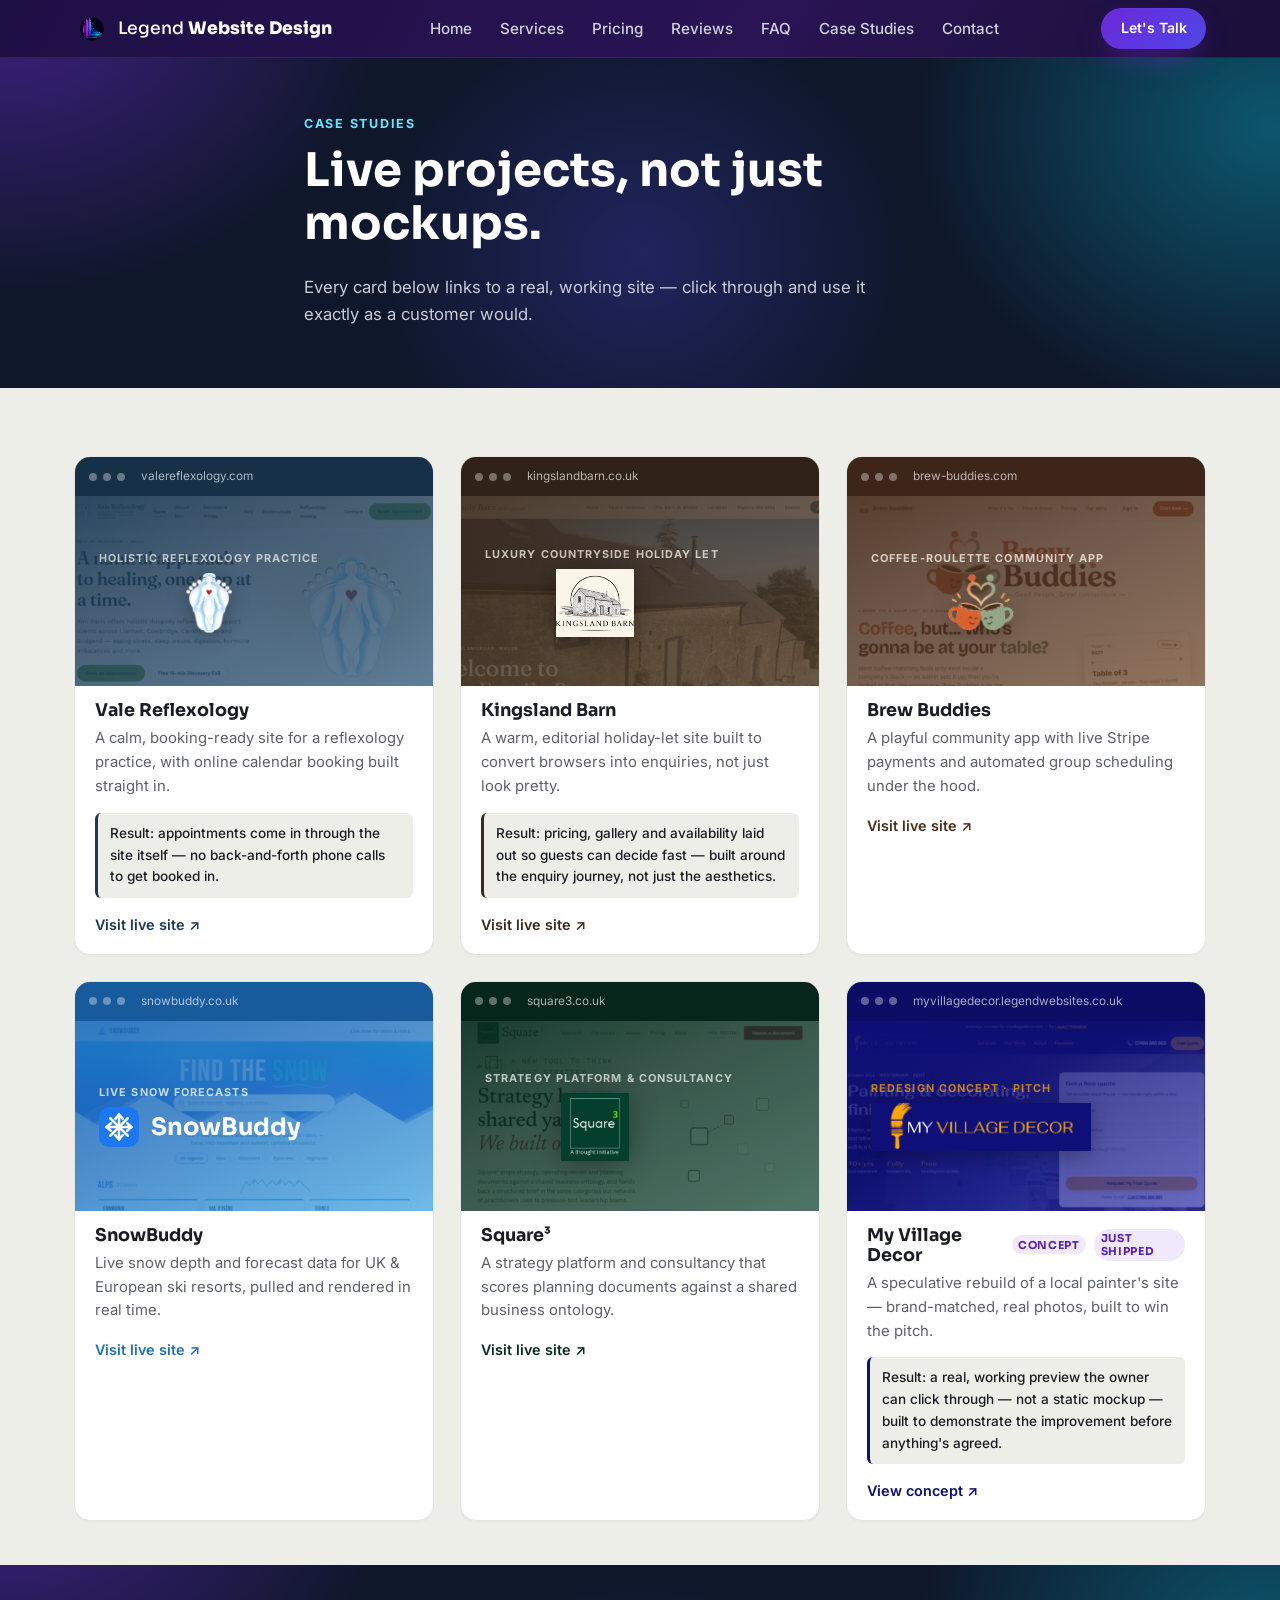
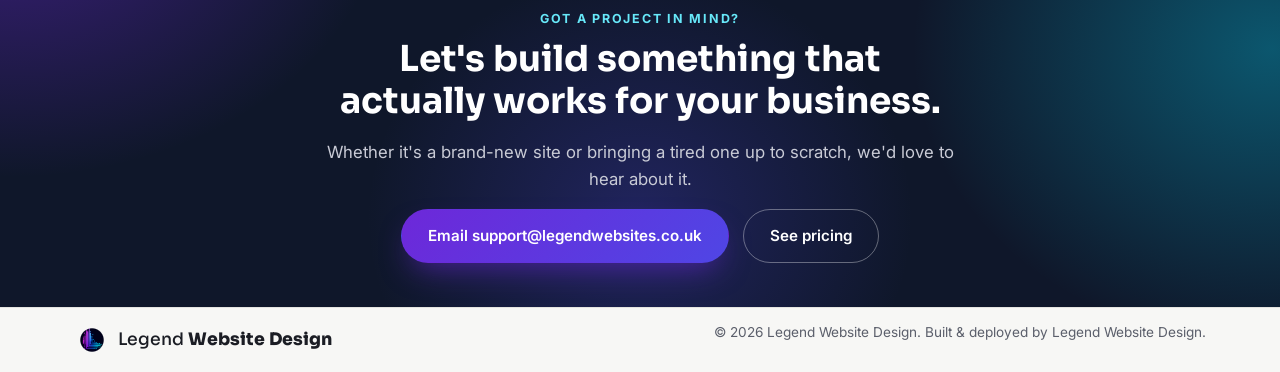
==== website/case-studies.html @ 6d197002 "Split case studies into their own page, add rolling filmstrip to homepage, reorder homepage sections" ====
<!DOCTYPE html>
<html lang="en">
<head>
<meta charset="UTF-8">
<meta name="viewport" content="width=device-width, initial-scale=1.0">
<title>Case Studies | Legend Website Design</title>
<meta name="description" content="Real, live websites built by Legend Website Design — booking systems, online payments, brand redesigns and more. Every project links to a working site.">
<link rel="icon" type="image/png" href="assets/favicon-dark-32.png" media="(prefers-color-scheme: dark)">
<link rel="icon" type="image/png" href="assets/favicon-light-32.png" media="(prefers-color-scheme: light)">
<link rel="icon" type="image/png" sizes="192x192" href="assets/favicon-dark-192.png">
<link rel="apple-touch-icon" href="assets/apple-touch-icon.png">
<link rel="preconnect" href="https://fonts.googleapis.com">
<link rel="preconnect" href="https://fonts.gstatic.com" crossorigin>
<link href="https://fonts.googleapis.com/css2?family=Sora:wght@400;500;600;700;800&family=Inter:wght@400;500;600;700&family=Fraunces:ital,wght@1,500;1,600&display=swap" rel="stylesheet">
<link rel="stylesheet" href="styles.css">
</head>
<body>

<header class="site-header" id="top">
  <div class="wrap header-inner">
    <a class="brand" href="index.html">
      <img src="assets/logo-circle-120.png" alt="" class="brand-mark" aria-hidden="true">
      <span class="brand-text">Legend <strong>Website Design</strong></span>
    </a>
    <nav class="main-nav" aria-label="Primary">
      <a href="index.html">Home</a>
      <a href="index.html#services">Services</a>
      <a href="index.html#pricing">Pricing</a>
      <a href="index.html#reviews">Reviews</a>
      <a href="index.html#faq">FAQ</a>
      <a href="case-studies.html" aria-current="page">Case Studies</a>
      <a href="index.html#contact">Contact</a>
    </nav>
    <a href="index.html#contact" class="btn btn-primary btn-sm header-cta">Let's Talk</a>
    <button class="nav-toggle" aria-label="Open menu" aria-expanded="false" id="navToggle">
      <span></span><span></span><span></span>
    </button>
  </div>
</header>

<main>

  <section class="cs-hero">
    <div class="hero-glow" aria-hidden="true"></div>
    <div class="wrap cs-hero-inner">
      <p class="eyebrow">Case studies</p>
      <h1>Live projects, not just mockups.</h1>
      <p class="hero-lede">Every card below links to a real, working site — click through and use it exactly as a customer would.</p>
    </div>
  </section>

  <section class="work" id="work">
    <div class="wrap">
      <div class="portfolio-grid">

        <a class="portfolio-card" href="https://www.valereflexology.com" target="_blank" rel="noopener" style="--pc-bg:#1B3A56; --pc-bg2:#2A5578; --pc-fg:#F2EEE0; --pc-font:'Fraunces', serif; --pc-shot:url('assets/vale-shot.jpg');">
          <div class="browser-frame">
            <div class="browser-chrome"><span></span><span></span><span></span><em>valereflexology.com</em></div>
            <div class="browser-body">
              <img class="pc-shot-img" src="assets/vale-tall.jpg" alt="" loading="lazy">
              <p class="pc-eyebrow">Holistic reflexology practice</p>
              <img class="pc-logo" src="assets/vale-logo.png" alt="Vale Reflexology">
            </div>
          </div>
          <div class="portfolio-meta">
            <h3>Vale Reflexology</h3>
            <p>A calm, booking-ready site for a reflexology practice, with online calendar booking built straight in.</p>
            <p class="portfolio-result">Result: appointments come in through the site itself — no back-and-forth phone calls to get booked in.</p>
            <span class="portfolio-link">Visit live site ↗</span>
          </div>
        </a>

        <a class="portfolio-card" href="https://kingslandbarn.co.uk" target="_blank" rel="noopener" style="--pc-bg:#3B2A1E; --pc-bg2:#5A4530; --pc-fg:#FAF5EA; --pc-font:'Fraunces', serif; --pc-shot:url('assets/barn-shot.jpg');">
          <div class="browser-frame">
            <div class="browser-chrome"><span></span><span></span><span></span><em>kingslandbarn.co.uk</em></div>
            <div class="browser-body">
              <img class="pc-shot-img" src="assets/barn-tall.jpg" alt="" loading="lazy">
              <p class="pc-eyebrow">Luxury countryside holiday let</p>
              <img class="pc-logo pc-logo-badge" src="assets/barn-logo.png" alt="Kingsland Barn">
            </div>
          </div>
          <div class="portfolio-meta">
            <h3>Kingsland Barn</h3>
            <p>A warm, editorial holiday-let site built to convert browsers into enquiries, not just look pretty.</p>
            <p class="portfolio-result">Result: pricing, gallery and availability laid out so guests can decide fast — built around the enquiry journey, not just the aesthetics.</p>
            <span class="portfolio-link">Visit live site ↗</span>
          </div>
        </a>

        <a class="portfolio-card" href="https://www.brew-buddies.com" target="_blank" rel="noopener" style="--pc-bg:#4A2E1E; --pc-bg2:#6B4429; --pc-fg:#FFFBF3; --pc-font:'Sora', sans-serif; --pc-shot:url('assets/brewbuddies-shot.jpg');">
          <div class="browser-frame">
            <div class="browser-chrome"><span></span><span></span><span></span><em>brew-buddies.com</em></div>
            <div class="browser-body">
              <img class="pc-shot-img" src="assets/brewbuddies-tall.jpg" alt="" loading="lazy">
              <p class="pc-eyebrow">Coffee-roulette community app</p>
              <img class="pc-logo" src="assets/brewbuddies-logo.png" alt="Brew Buddies">
            </div>
          </div>
          <div class="portfolio-meta">
            <h3>Brew Buddies</h3>
            <p>A playful community app with live Stripe payments and automated group scheduling under the hood.</p>
            <span class="portfolio-link">Visit live site ↗</span>
          </div>
        </a>

        <a class="portfolio-card" href="https://www.snowbuddy.co.uk" target="_blank" rel="noopener" style="--pc-bg:#1D6FBF; --pc-bg2:#3FA7E6; --pc-fg:#FFFFFF; --pc-font:'Sora', sans-serif; --pc-shot:url('assets/snowbuddy-shot.jpg');">
          <div class="browser-frame">
            <div class="browser-chrome"><span></span><span></span><span></span><em>snowbuddy.co.uk</em></div>
            <div class="browser-body">
              <img class="pc-shot-img" src="assets/snowbuddy-tall.jpg" alt="" loading="lazy">
              <p class="pc-eyebrow">Live snow forecasts</p>
              <div class="pc-lockup">
                <img class="pc-logo pc-logo-icon" src="assets/snowbuddy-logo.svg" alt="">
                <p class="pc-heading">SnowBuddy</p>
              </div>
            </div>
          </div>
          <div class="portfolio-meta">
            <h3>SnowBuddy</h3>
            <p>Live snow depth and forecast data for UK &amp; European ski resorts, pulled and rendered in real time.</p>
            <span class="portfolio-link">Visit live site ↗</span>
          </div>
        </a>

        <a class="portfolio-card" href="https://square3.co.uk" target="_blank" rel="noopener" style="--pc-bg:#082E21; --pc-bg2:#124A36; --pc-fg:#F1F3EE; --pc-font:'Sora', serif; --pc-shot:url('assets/square3-shot.jpg');">
          <div class="browser-frame">
            <div class="browser-chrome"><span></span><span></span><span></span><em>square3.co.uk</em></div>
            <div class="browser-body">
              <img class="pc-shot-img" src="assets/square3-tall.jpg" alt="" loading="lazy">
              <p class="pc-eyebrow">Strategy platform &amp; consultancy</p>
              <img class="pc-logo pc-logo-badge" src="assets/square3-logo.png" alt="Square³">
            </div>
          </div>
          <div class="portfolio-meta">
            <h3>Square³</h3>
            <p>A strategy platform and consultancy that scores planning documents against a shared business ontology.</p>
            <span class="portfolio-link">Visit live site ↗</span>
          </div>
        </a>

        <a class="portfolio-card" href="https://myvillagedecor.legendwebsites.co.uk" target="_blank" rel="noopener" style="--pc-bg:#0E0F79; --pc-bg2:#3335B0; --pc-fg:#FFA500; --pc-font:'Sora', sans-serif; --pc-shot:url('assets/myvillagedecor-shot.jpg');">
          <div class="browser-frame">
            <div class="browser-chrome"><span></span><span></span><span></span><em>myvillagedecor.legendwebsites.co.uk</em></div>
            <div class="browser-body">
              <img class="pc-shot-img" src="assets/myvillagedecor-tall.jpg" alt="" loading="lazy">
              <p class="pc-eyebrow">Redesign concept &middot; pitch</p>
              <img class="pc-logo" src="assets/myvillagedecor-logo.png" alt="My Village Decor">
            </div>
          </div>
          <div class="portfolio-meta">
            <h3>My Village Decor <span class="tag">Concept</span> <span class="tag tag-new">Just shipped</span></h3>
            <p>A speculative rebuild of a local painter's site — brand-matched, real photos, built to win the pitch.</p>
            <p class="portfolio-result">Result: a real, working preview the owner can click through — not a static mockup — built to demonstrate the improvement before anything's agreed.</p>
            <span class="portfolio-link">View concept ↗</span>
          </div>
        </a>

      </div>
    </div>
  </section>

  <section class="contact" id="contact">
    <div class="hero-glow hero-glow-contact" aria-hidden="true"></div>
    <div class="wrap contact-inner">
      <p class="eyebrow">Got a project in mind?</p>
      <h2 class="section-title">Let's build something that actually works for your business.</h2>
      <p class="contact-lede">Whether it's a brand-new site or bringing a tired one up to scratch, we'd love to hear about it.</p>
      <div class="contact-actions">
        <a href="mailto:support@legendwebsites.co.uk?subject=New%20project%20enquiry" class="btn btn-primary">Email support@legendwebsites.co.uk</a>
        <a href="index.html#pricing" class="btn btn-outline">See pricing</a>
      </div>
    </div>
  </section>

</main>

<footer class="site-footer">
  <div class="wrap footer-inner">
    <a class="brand" href="index.html">
      <img src="assets/logo-circle-120.png" alt="" class="brand-mark" aria-hidden="true">
      <span class="brand-text">Legend <strong>Website Design</strong></span>
    </a>
    <p>&copy; <span id="year"></span> Legend Website Design. Built &amp; deployed by Legend Website Design.</p>
  </div>
</footer>

<script src="script.js"></script>
</body>
</html>
---- website/styles.css ----
:root {
  --ink: #0f172a;
  --ink-soft: #161f38;
  --ink-line: rgba(255,255,255,.1);
  --paper: #f7f7f5;
  --paper-deep: #eeeee9;
  --line: #e4e4e0;
  --text: #1b1d24;
  --text-soft: #5b5f6b;
  --violet: #6d28d9;
  --violet-deep: #5b21b6;
  --indigo: #4f46e5;
  --indigo-deep: #4338ca;
  --cyan: #06b6d4;
  --cyan-deep: #0e7490;
  --grad-brand: linear-gradient(135deg, var(--violet), var(--indigo) 50%, var(--cyan));
  --radius: 16px;
  --shadow: 0 24px 50px -24px rgba(11, 13, 18, 0.45);
  --container: 1180px;
}

* { box-sizing: border-box; }
html { scroll-behavior: smooth; }

body {
  margin: 0;
  font-family: 'Inter', -apple-system, BlinkMacSystemFont, sans-serif;
  color: var(--text);
  background:
    radial-gradient(circle, rgba(79,70,229,.09) 1px, transparent 1.4px);
  background-size: 22px 22px;
  background-color: var(--paper);
  line-height: 1.6;
}

h1, h2, h3 {
  font-family: 'Sora', 'Inter', sans-serif;
  font-weight: 700;
  line-height: 1.15;
  margin: 0 0 .5em;
  color: var(--text);
}

p { margin: 0 0 1em; color: var(--text-soft); }
a { color: inherit; text-decoration: none; }

.wrap { max-width: var(--container); margin: 0 auto; padding: 0 24px; }

.sr-only {
  position: absolute; width: 1px; height: 1px; padding: 0; margin: -1px;
  overflow: hidden; clip: rect(0,0,0,0); white-space: nowrap; border: 0;
}

.eyebrow {
  text-transform: uppercase;
  letter-spacing: .14em;
  font-size: .78rem;
  font-weight: 700;
  color: var(--cyan);
  margin: 0 0 .75em;
}
.eyebrow.center { text-align: center; }

.section-title { font-size: clamp(1.7rem, 2.8vw, 2.4rem); }
.section-title.center { text-align: center; margin-left: auto; margin-right: auto; max-width: 620px; }
.section-note { color: var(--text-soft); font-size: .92rem; }
.section-note.center { text-align: center; margin-top: -8px; }

.btn {
  display: inline-flex;
  align-items: center;
  justify-content: center;
  padding: .9em 1.7em;
  border-radius: 999px;
  font-weight: 600;
  font-size: .95rem;
  font-family: 'Inter', sans-serif;
  border: 1.5px solid transparent;
  cursor: pointer;
  transition: transform .15s ease, box-shadow .15s ease, background .15s ease;
}
.btn-primary {
  background: linear-gradient(135deg, var(--violet), var(--indigo));
  color: #fff;
  box-shadow: 0 14px 30px -10px rgba(109, 40, 217, .6);
}
.btn-primary:hover {
  background: linear-gradient(135deg, var(--violet-deep), var(--indigo));
  box-shadow: 0 18px 36px -8px rgba(79, 70, 229, .7);
  transform: translateY(-2px);
}
.btn-outline {
  background: transparent;
  border-color: rgba(255,255,255,.35);
  color: #fff;
}
.btn-outline:hover { background: rgba(255,255,255,.1); border-color: var(--cyan); transform: translateY(-2px); }
.btn-sm { padding: .6em 1.3em; font-size: .88rem; }
.btn-block { width: 100%; }

/* header */
.site-header {
  position: sticky;
  top: 0;
  z-index: 50;
  background: linear-gradient(120deg, #1e0f45, #2a1454 60%, #1a0f38);
  border-bottom: 1px solid rgba(255,255,255,.08);
}
.header-inner {
  display: flex;
  align-items: center;
  justify-content: space-between;
  gap: 20px;
  padding-top: 8px;
  padding-bottom: 8px;
}
.brand { display: flex; align-items: center; gap: 8px; }
.brand-mark {
  display: block;
  height: 36px;
  width: auto;
  mask-image: radial-gradient(circle, #000 44%, transparent 48%);
  -webkit-mask-image: radial-gradient(circle, #000 44%, transparent 48%);
}
.brand-text { font-family: 'Sora', sans-serif; font-weight: 500; font-size: 1.08rem; color: #fff; }
.brand-text strong { font-weight: 800; }

.main-nav { display: flex; align-items: center; gap: 28px; font-weight: 500; font-size: .95rem; }
.main-nav a { color: #cfd1db; }
.main-nav a:hover { color: #fff; }

.header-cta { margin-left: 4px; }

.nav-toggle {
  display: none;
  flex-direction: column;
  gap: 5px;
  background: none;
  border: none;
  cursor: pointer;
  padding: 8px;
}
.nav-toggle span { width: 22px; height: 2px; background: #fff; border-radius: 2px; }

/* hero */
.hero {
  position: relative;
  overflow: hidden;
  background: var(--ink);
  color: #fff;
}
.hero-glow {
  position: absolute; inset: -30% -15% auto -15%; height: 150%;
  background:
    radial-gradient(620px 480px at 12% 8%, rgba(109,40,217,.5), transparent 62%),
    radial-gradient(580px 480px at 88% 34%, rgba(6,182,212,.4), transparent 62%),
    radial-gradient(420px 380px at 50% 60%, rgba(79,70,229,.28), transparent 65%);
  pointer-events: none;
  animation: driftGlow 14s ease-in-out infinite alternate;
}
@keyframes driftGlow {
  0% { transform: translate(0, 0) scale(1); }
  100% { transform: translate(2%, 3%) scale(1.06); }
}
.hero-inner {
  position: relative; z-index: 2;
  padding: 46px 24px 38px;
  display: grid;
  grid-template-columns: 1.15fr .85fr;
  gap: 40px;
  align-items: center;
}
.hero-visual { display: flex; justify-content: center; align-items: center; }
.hero-logo-img {
  max-width: 100%;
  width: 100%;
  height: auto;
  filter: drop-shadow(0 20px 50px rgba(109,40,217,.4)) drop-shadow(0 6px 20px rgba(6,182,212,.2));
  animation: floatLogo 6s ease-in-out infinite;
}
@keyframes floatLogo {
  0%, 100% { transform: translateY(0); }
  50% { transform: translateY(-16px); }
}
.hero .eyebrow { color: #67e8f9; }
.hero h1 { color: #fff; font-size: clamp(2.3rem, 4.6vw, 3.5rem); }
.hero h1 .pop {
  background: var(--grad-brand);
  -webkit-background-clip: text;
  background-clip: text;
  color: transparent;
}
.rotate-word {
  display: inline-block;
  white-space: nowrap;
  font-family: 'Fraunces', serif;
  font-style: italic;
  font-weight: 600;
  background: var(--grad-brand);
  -webkit-background-clip: text;
  background-clip: text;
  color: transparent;
  transition: opacity .35s ease, transform .35s ease;
}
.rotate-word.is-swapping { opacity: 0; transform: translateY(10px); }
.hero-lede { color: #c9cbd6; font-size: 1.1rem; max-width: 600px; }
.hero-actions { display: flex; gap: 14px; flex-wrap: wrap; margin: 18px 0 26px; }
.hero-stats { list-style: none; display: flex; gap: 36px; padding: 0; margin: 0; flex-wrap: wrap; }
.hero-stats li { display: flex; flex-direction: column; }
.hero-stats strong {
  font-family: 'Sora', sans-serif;
  font-weight: 800;
  font-size: 1.6rem;
  background: var(--grad-brand);
  -webkit-background-clip: text;
  background-clip: text;
  color: transparent;
}
.hero-stats span { font-size: .82rem; color: #9598a6; }

.quickform {
  margin-top: 26px;
  max-width: 520px;
  background: rgba(255,255,255,.06);
  border: 1px solid rgba(255,255,255,.12);
  border-radius: var(--radius);
  padding: 18px;
  backdrop-filter: blur(6px);
}
.quickform-title { font-family: 'Sora', sans-serif; font-weight: 700; color: #fff; font-size: .95rem; margin: 0 0 10px; }
.quickform-row { display: flex; gap: 10px; margin-bottom: 10px; }
.quickform input {
  font: inherit;
  font-size: .92rem;
  padding: .7em .9em;
  border-radius: 8px;
  border: 1px solid rgba(255,255,255,.18);
  background: rgba(255,255,255,.06);
  color: #fff;
  width: 100%;
}
.quickform input::placeholder { color: #9598a6; }
.quickform input:focus { outline: 2px solid var(--cyan); outline-offset: 1px; }
.quickform input + input { margin-top: 0; }
.quickform > input { width: 100%; margin-bottom: 10px; }
.quickform .btn { margin-top: 2px; }

.cs-hero { position: relative; overflow: hidden; background: var(--ink); color: #fff; }
.cs-hero-inner { position: relative; z-index: 2; padding: 56px 24px 44px; max-width: 720px; }
.cs-hero .eyebrow { color: #67e8f9; }
.cs-hero h1 { color: #fff; font-size: clamp(2rem, 4vw, 2.9rem); }
.cs-hero .hero-lede { color: #c9cbd6; font-size: 1.05rem; }

/* trust bar */
.trustbar { padding: 28px 0; }
.trustbar-label {
  text-align: center;
  text-transform: uppercase;
  letter-spacing: .12em;
  font-size: .72rem;
  font-weight: 700;
  color: var(--text-soft);
  margin: 0 0 18px;
}
.trustbar-logos {
  display: flex;
  align-items: center;
  justify-content: center;
  flex-wrap: wrap;
  gap: 34px;
}
.trustbar-logos img {
  height: 34px;
  width: auto;
  max-width: 130px;
  object-fit: contain;
  filter: grayscale(1) opacity(.55);
  transition: filter .2s ease;
}
.trustbar-logos img:hover { filter: grayscale(0) opacity(1); }

/* services */
.services { padding: 44px 0; }
.service-grid {
  display: grid;
  grid-template-columns: repeat(auto-fit, minmax(230px, 1fr));
  gap: 22px;
  margin-top: 24px;
}
.service-card {
  position: relative;
  background: #fff;
  border: 1px solid var(--line);
  border-radius: var(--radius);
  padding: 18px 22px;
  overflow: hidden;
  transition: transform .18s ease, box-shadow .18s ease, border-color .18s ease;
}
.service-card::before {
  content: "";
  position: absolute; top: 0; left: 0; right: 0; height: 3px;
  background: var(--grad-brand);
  transform: scaleX(0);
  transform-origin: left;
  transition: transform .25s ease;
}
.service-card:hover {
  transform: translateY(-5px);
  box-shadow: 0 26px 48px -20px rgba(79, 70, 229, .35);
  border-color: transparent;
}
.service-card:hover::before { transform: scaleX(1); }
.service-icon {
  width: 50px; height: 50px;
  display: flex; align-items: center; justify-content: center;
  background: linear-gradient(135deg, rgba(109,40,217,.12), rgba(6,182,212,.12));
  border-radius: 12px;
  color: var(--violet-deep);
  margin-bottom: 16px;
  transition: transform .2s ease;
}
.service-card:hover .service-icon { transform: scale(1.08) rotate(-4deg); }
.service-icon svg { width: 24px; height: 24px; }
.service-card h3 { font-size: 1.08rem; margin-bottom: .4em; }
.service-card p { font-size: .93rem; margin: 0; }

/* what makes us different */
.different {
  position: relative;
  overflow: hidden;
  background: var(--ink);
  color: #fff;
  padding: 44px 0;
}
.hero-glow-different { inset: -20% -15% auto -15%; height: 130%; opacity: .7; }
.different .section-title { color: #fff; position: relative; z-index: 2; }
.different-grid {
  position: relative; z-index: 2;
  margin-top: 30px;
  display: grid;
  grid-template-columns: repeat(auto-fit, minmax(240px, 1fr));
  gap: 22px;
}
.different-card {
  background: rgba(255,255,255,.05);
  border: 1px solid rgba(255,255,255,.1);
  border-radius: var(--radius);
  padding: 22px;
}
.different-num {
  display: block;
  font-family: 'Sora', sans-serif;
  font-weight: 800;
  font-size: 1.6rem;
  background: var(--grad-brand);
  -webkit-background-clip: text;
  background-clip: text;
  color: transparent;
  margin-bottom: 10px;
}
.different-card h3 { color: #fff; font-size: 1.02rem; margin-bottom: .5em; }
.different-card p { color: #c9cbd6; font-size: .9rem; margin: 0; }

/* pricing */
.pricing { padding: 44px 0; background: #fff; }
.pricing-table-wrap {
  margin-top: 30px;
  overflow-x: auto;
  border-radius: var(--radius);
  border: 1px solid var(--line);
}
.pricing-table {
  width: 100%;
  min-width: 760px;
  border-collapse: collapse;
  font-size: .88rem;
}
.pricing-table thead th {
  background: var(--ink);
  color: #fff;
  padding: 16px 12px;
  text-align: center;
  vertical-align: top;
}
.pricing-table thead th.pricing-row-label { background: var(--ink-soft); }
.pt-tier { display: block; font-family: 'Sora', sans-serif; font-weight: 700; font-size: .92rem; margin-bottom: 6px; }
.pt-price {
  display: block;
  font-family: 'Sora', sans-serif;
  font-weight: 800;
  font-size: 1.3rem;
  background: var(--grad-brand);
  -webkit-background-clip: text;
  background-clip: text;
  color: transparent;
}
.pt-price-note { display: block; font-size: .68rem; color: #9598a6; text-transform: uppercase; letter-spacing: .06em; margin-top: 2px; }

.pricing-table tbody th {
  text-align: left;
  padding: 11px 14px;
  font-weight: 600;
  color: var(--text);
  white-space: nowrap;
  border-top: 1px solid var(--line);
}
.pricing-table tbody td {
  text-align: center;
  padding: 11px 8px;
  border-top: 1px solid var(--line);
  color: var(--text-soft);
}
.pricing-table tbody tr:nth-child(even) { background: var(--paper); }
.pricing-table td.yes { color: var(--cyan-deep); font-weight: 700; font-size: 1.05rem; }
.pricing-table td.no { color: #c7c9d1; }
.pricing-table td.opt { font-size: .8rem; font-style: italic; color: var(--violet-deep); }
.pricing-table td.spanned { font-weight: 600; color: var(--text); font-style: italic; }

.pricing-aftercare { text-align: center; margin: 22px auto 6px; max-width: 640px; color: var(--text); }
.pricing-disclaimer { text-align: center; margin: 0 auto; max-width: 700px; font-size: .82rem; color: var(--text-soft); }
.pricing-cta { display: flex; justify-content: center; margin-top: 26px; }

/* work / portfolio */
.work { padding: 44px 0; background: var(--paper-deep); }

.filmstrip-outer {
  margin-top: 26px;
  overflow: hidden;
  -webkit-mask-image: linear-gradient(90deg, transparent 0%, #000 6%, #000 94%, transparent 100%);
  mask-image: linear-gradient(90deg, transparent 0%, #000 6%, #000 94%, transparent 100%);
}
.filmstrip-track {
  display: flex;
  gap: 16px;
  width: max-content;
  padding: 4px 0;
  animation: filmstripScroll 55s linear infinite;
}
.filmstrip-outer:hover .filmstrip-track { animation-play-state: paused; }
@keyframes filmstripScroll {
  from { transform: translateX(0); }
  to { transform: translateX(-50%); }
}
.filmstrip-tile {
  position: relative;
  flex: none;
  width: 260px;
  height: 170px;
  border-radius: 12px;
  overflow: hidden;
  display: block;
  box-shadow: 0 12px 26px -14px rgba(11,13,18,.35);
  transition: transform .2s ease;
}
.filmstrip-tile:hover { transform: translateY(-4px); }
.filmstrip-tile img { width: 100%; height: 100%; object-fit: cover; object-position: top; display: block; }
.filmstrip-tile span {
  position: absolute; left: 0; right: 0; bottom: 0;
  padding: 8px 12px 7px;
  font-size: .76rem;
  font-weight: 600;
  color: #fff;
  background: linear-gradient(to top, rgba(11,13,18,.8), transparent);
}
.portfolio-grid {
  margin-top: 24px;
  display: grid;
  grid-template-columns: repeat(auto-fit, minmax(320px, 1fr));
  gap: 26px;
}
.portfolio-card {
  display: block;
  background: #fff;
  border: 1px solid var(--line);
  border-radius: var(--radius);
  overflow: hidden;
  box-shadow: 0 2px 0 rgba(0,0,0,.02);
  transition: transform .22s ease, box-shadow .22s ease;
}
.portfolio-card:hover {
  transform: translateY(-7px) scale(1.012);
  box-shadow: 0 30px 55px -18px color-mix(in srgb, var(--pc-bg) 55%, transparent);
}

.browser-frame { background: var(--pc-bg); color: var(--pc-fg); }
.browser-chrome {
  display: flex; align-items: center; gap: 6px;
  padding: 10px 14px;
  background: rgba(0,0,0,.18);
}
.browser-chrome span {
  width: 8px; height: 8px; border-radius: 50%;
  background: rgba(255,255,255,.35);
  display: inline-block;
}
.browser-chrome em {
  font-style: normal;
  margin-left: 10px;
  font-size: .74rem;
  color: rgba(255,255,255,.65);
  font-family: 'Inter', monospace;
  overflow: hidden;
  text-overflow: ellipsis;
  white-space: nowrap;
}
.browser-body {
  position: relative;
  padding: 32px 24px;
  background-image: var(--pc-shot);
  background-size: cover;
  background-position: top center;
  height: 190px;
  display: flex;
  flex-direction: column;
  justify-content: center;
  overflow: hidden;
}
.pc-shot-img {
  position: absolute;
  top: 0; left: 0;
  width: 100%;
  height: auto;
  z-index: 0;
  opacity: 0;
  transform: translateY(0);
  transition: opacity .5s ease, transform 9s linear;
}
.portfolio-card:hover .pc-shot-img { opacity: 1; transform: translateY(-68%); }
.browser-body::before {
  content: "";
  position: absolute; inset: 0;
  z-index: 1;
  background: linear-gradient(155deg,
    color-mix(in srgb, var(--pc-bg) 92%, transparent) 0%,
    color-mix(in srgb, var(--pc-bg) 78%, transparent) 40%,
    color-mix(in srgb, var(--pc-bg2) 72%, transparent) 100%);
  transition: opacity .4s ease;
}
.portfolio-card:hover .browser-body::before { opacity: .55; }
.browser-body > :not(.pc-shot-img) { position: relative; z-index: 2; }
.pc-eyebrow {
  font-family: 'Inter', sans-serif;
  text-transform: uppercase;
  letter-spacing: .1em;
  font-size: .68rem;
  font-weight: 700;
  color: var(--pc-fg);
  opacity: .75;
  margin: 0 0 .5em;
}
.pc-heading {
  font-family: var(--pc-font);
  font-size: 1.7rem;
  font-weight: 700;
  color: var(--pc-fg);
  margin: 0;
}
.pc-logo {
  max-height: 60px;
  width: auto;
  max-width: 220px;
  object-fit: contain;
  display: block;
  filter: drop-shadow(0 3px 10px rgba(0,0,0,.3));
}
.pc-logo-badge {
  max-height: 68px;
  border-radius: 8px;
  filter: drop-shadow(0 4px 14px rgba(0,0,0,.35));
}
.pc-lockup { display: flex; align-items: center; gap: 12px; }
.pc-lockup .pc-logo-icon { max-height: 40px; filter: none; }
.pc-lockup .pc-heading { font-size: 1.5rem; }
.portfolio-meta { padding: 14px 20px 16px; }
.portfolio-meta h3 {
  font-size: 1.1rem;
  margin-bottom: .4em;
  display: flex; align-items: center; gap: 8px;
}
.portfolio-meta .tag {
  font-size: .68rem;
  text-transform: uppercase;
  letter-spacing: .06em;
  font-weight: 700;
  color: var(--violet-deep);
  background: rgba(109,40,217,.1);
  padding: .3em .6em;
  border-radius: 999px;
}
.portfolio-meta p { font-size: .93rem; margin: 0 0 14px; }
.portfolio-result {
  font-size: .85rem !important;
  color: var(--text) !important;
  font-weight: 500;
  padding: 10px 12px;
  background: var(--paper-deep);
  border-left: 3px solid var(--pc-bg);
  border-radius: 6px;
}
.tag-new { color: var(--cyan-deep); background: rgba(6,182,212,.1); }
.portfolio-link { font-weight: 600; font-size: .9rem; color: var(--pc-bg); }
.portfolio-card:hover .portfolio-link { text-decoration: underline; }

/* testimonials */
.testimonials { padding: 44px 0; background: #fff; }
.testimonial-grid {
  margin-top: 24px;
  display: grid;
  grid-template-columns: repeat(auto-fit, minmax(260px, 1fr));
  gap: 20px;
}
.testimonial-card {
  margin: 0;
  background: var(--paper);
  border: 1px solid var(--line);
  border-radius: var(--radius);
  padding: 22px;
}
.testimonial-card p { color: var(--text); font-size: .95rem; font-style: italic; margin: 0 0 10px; }
.testimonial-card cite { color: var(--text-soft); font-size: .82rem; font-style: normal; }

/* process */
.process { padding: 44px 0; }
.process-grid {
  margin-top: 28px;
  display: grid;
  grid-template-columns: repeat(auto-fit, minmax(220px, 1fr));
  gap: 30px;
  position: relative;
}
.process-grid::before {
  content: "";
  position: absolute;
  top: 26px;
  left: 6%;
  right: 6%;
  height: 2px;
  background: linear-gradient(90deg, var(--violet), var(--indigo), var(--cyan));
  opacity: .25;
}
.process-step { position: relative; }
.process-num {
  display: block;
  font-family: 'Sora', sans-serif;
  font-weight: 800;
  font-size: 2.2rem;
  background: var(--grad-brand);
  -webkit-background-clip: text;
  background-clip: text;
  color: transparent;
  margin-bottom: 8px;
}
.process-step h3 { font-size: 1.05rem; margin-bottom: .4em; }
.process-step p { font-size: .92rem; margin: 0; }

/* about mini */
.about-mini { padding: 44px 0; }
.about-mini-inner {
  display: flex;
  align-items: center;
  gap: 32px;
}
.about-avatar {
  flex: none;
  width: 88px; height: 88px;
  border-radius: 50%;
  background: var(--grad-brand);
  color: #fff;
  font-family: 'Sora', sans-serif;
  font-weight: 800;
  font-size: 1.6rem;
  display: flex; align-items: center; justify-content: center;
  box-shadow: 0 14px 30px -12px rgba(109,40,217,.5);
}
.about-mini-copy .section-title { margin-bottom: .3em; }
.about-mini-copy p { margin: 0; max-width: 640px; }

/* faq */
.faq { padding: 44px 0; background: var(--paper-deep); }
.faq-list { margin-top: 24px; max-width: 760px; margin-left: auto; margin-right: auto; display: grid; gap: 12px; }
.faq-item {
  background: #fff;
  border: 1px solid var(--line);
  border-radius: 12px;
  padding: 4px 20px;
}
.faq-item summary {
  list-style: none;
  cursor: pointer;
  padding: 16px 0;
  font-family: 'Sora', sans-serif;
  font-weight: 600;
  font-size: .98rem;
  color: var(--text);
  display: flex;
  align-items: center;
  justify-content: space-between;
}
.faq-item summary::-webkit-details-marker { display: none; }
.faq-icon {
  flex: none;
  width: 22px; height: 22px;
  border-radius: 50%;
  background: var(--paper-deep);
  color: var(--violet-deep);
  display: flex; align-items: center; justify-content: center;
  position: relative;
}
.faq-icon::before, .faq-icon::after {
  content: "";
  position: absolute;
  background: var(--violet-deep);
  transition: transform .2s ease;
}
.faq-icon::before { width: 10px; height: 2px; }
.faq-icon::after { width: 2px; height: 10px; }
.faq-item[open] .faq-icon::after { transform: rotate(90deg) scaleX(0); }
.faq-item p { padding-bottom: 16px; margin: 0; font-size: .92rem; }

/* contact */
.contact {
  position: relative;
  overflow: hidden;
  background: var(--ink);
  color: #fff;
  padding: 44px 0;
  text-align: center;
}
.hero-glow-contact { inset: -40% -15% auto -15%; height: 190%; }
.contact-inner { position: relative; z-index: 2; max-width: 680px; margin: 0 auto; }
.contact .eyebrow { color: #67e8f9; justify-content: center; }
.contact .section-title { color: #fff; }
.contact-lede { color: #c9cbd6; font-size: 1.05rem; }

.contact-form {
  text-align: left;
  background: rgba(255,255,255,.06);
  border: 1px solid rgba(255,255,255,.12);
  border-radius: var(--radius);
  padding: 22px;
  margin-top: 24px;
  display: grid;
  gap: 12px;
}
.contact-form-row { display: flex; gap: 12px; }
.contact-form input, .contact-form textarea {
  font: inherit;
  font-size: .95rem;
  padding: .75em .95em;
  border-radius: 8px;
  border: 1px solid rgba(255,255,255,.18);
  background: rgba(255,255,255,.06);
  color: #fff;
  width: 100%;
  resize: vertical;
}
.contact-form input::placeholder, .contact-form textarea::placeholder { color: #9598a6; }
.contact-form input:focus, .contact-form textarea:focus { outline: 2px solid var(--cyan); outline-offset: 1px; }

.contact-actions { display: flex; gap: 14px; justify-content: center; flex-wrap: wrap; margin-top: 14px; }

/* footer */
.site-footer { background: var(--paper); color: var(--text-soft); padding: 14px 0; border-top: 1px solid var(--line); }
.site-footer .brand-text { color: var(--text); }
.footer-inner { display: flex; justify-content: space-between; align-items: center; flex-wrap: wrap; gap: 12px; font-size: .85rem; }

@media (max-width: 760px) {
  .main-nav, .header-cta { display: none; }
  .nav-toggle { display: flex; }
  .header-inner { position: relative; }
  .main-nav.is-open {
    display: flex;
    flex-direction: column;
    align-items: flex-start;
    gap: 4px;
    position: absolute;
    top: 100%;
    left: 0;
    right: 0;
    background: var(--ink);
    border-bottom: 1px solid var(--ink-line);
    padding: 12px 24px 20px;
  }
  .main-nav.is-open a { width: 100%; padding: 10px 0; color: #fff; }
  .hero-inner { padding: 38px 24px 32px; grid-template-columns: 1fr; gap: 26px; }
  .hero-visual { order: -1; max-width: 320px; margin: 0 auto; }
  .hero-stats { gap: 22px; }
  .quickform-row { flex-direction: column; }
  .contact-form-row { flex-direction: column; }
  .about-mini-inner { flex-direction: column; text-align: center; }
  .trustbar-logos { gap: 24px; }
}
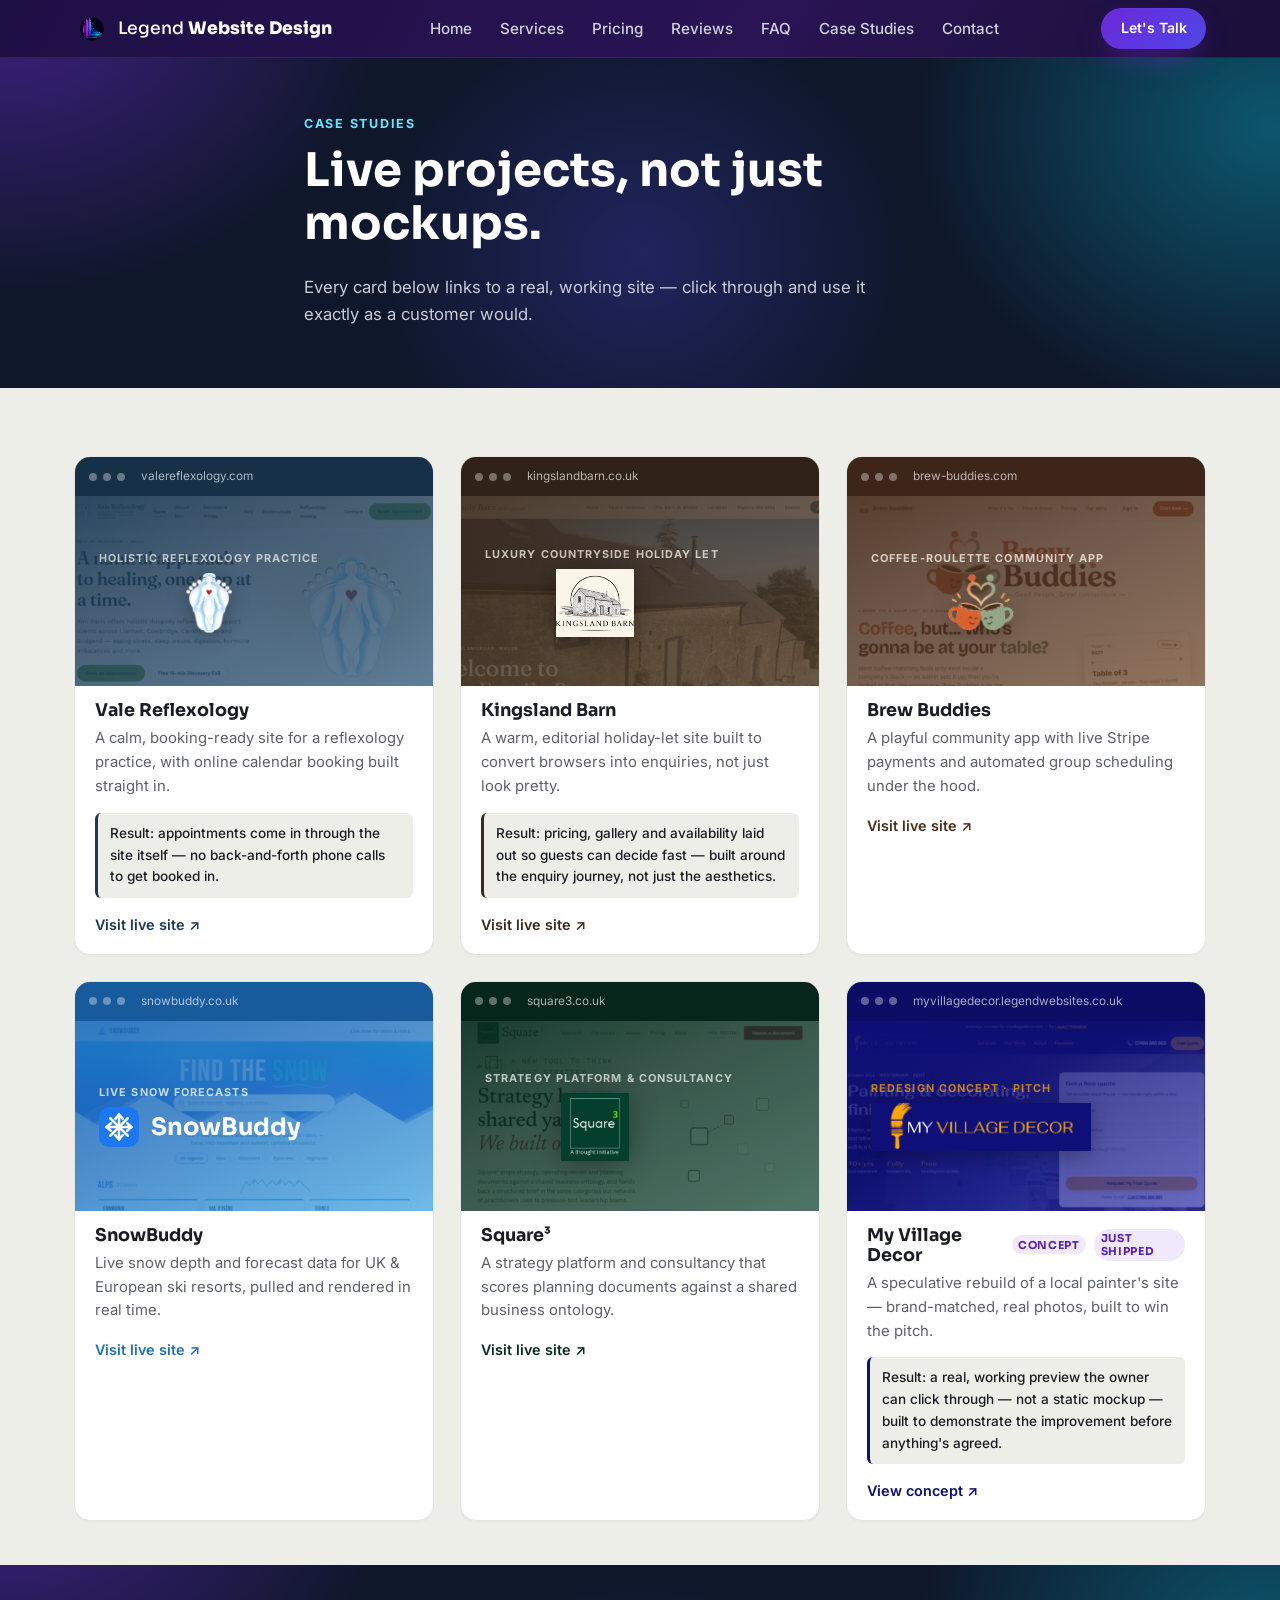
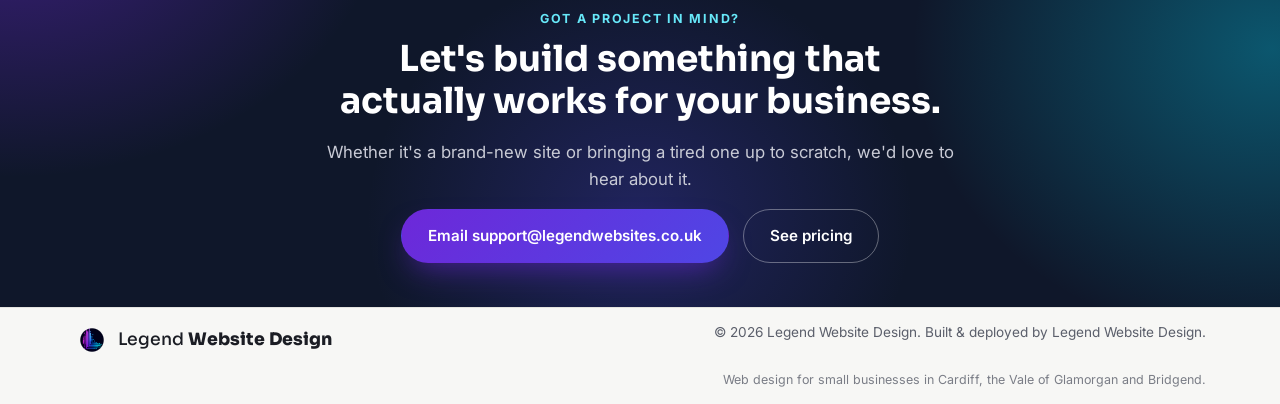
==== commit de615ba3: "Add local SEO targeting for Cardiff, Vale of Glamorgan & Bridgend - Title/meta/OG/Twitter now lead w" ====
--- a/website/case-studies.html
+++ b/website/case-studies.html
@@ -3,8 +3,28 @@
 <head>
 <meta charset="UTF-8">
 <meta name="viewport" content="width=device-width, initial-scale=1.0">
-<title>Case Studies | Legend Website Design</title>
-<meta name="description" content="Real, live websites built by Legend Website Design — booking systems, online payments, brand redesigns and more. Every project links to a working site.">
+<title>Case Studies | Real UK Web Design Projects | Legend Website Design</title>
+<meta name="description" content="Real, live websites built by Legend Website Design for small businesses across Cardiff, the Vale of Glamorgan, Bridgend and beyond — booking systems, online payments, brand redesigns and more. Every project links to a working site.">
+<meta name="robots" content="index, follow">
+<link rel="canonical" href="https://www.legendwebsites.co.uk/case-studies">
+<meta name="theme-color" content="#0f172a">
+
+<meta property="og:type" content="website">
+<meta property="og:site_name" content="Legend Website Design">
+<meta property="og:locale" content="en_GB">
+<meta property="og:url" content="https://www.legendwebsites.co.uk/case-studies">
+<meta property="og:title" content="Case Studies | Real UK Web Design Projects | Legend Website Design">
+<meta property="og:description" content="Real, live websites built by Legend Website Design for UK small businesses — every project links to a working site.">
+<meta property="og:image" content="https://www.legendwebsites.co.uk/assets/og-image.jpg">
+<meta property="og:image:width" content="1200">
+<meta property="og:image:height" content="630">
+
+<meta name="twitter:card" content="summary_large_image">
+<meta name="twitter:title" content="Case Studies | Real UK Web Design Projects | Legend Website Design">
+<meta name="twitter:description" content="Real, live websites built by Legend Website Design for UK small businesses — every project links to a working site.">
+<meta name="twitter:image" content="https://www.legendwebsites.co.uk/assets/og-image.jpg">
+
+<link rel="icon" href="/favicon.ico" sizes="any">
 <link rel="icon" type="image/png" href="assets/favicon-dark-32.png" media="(prefers-color-scheme: dark)">
 <link rel="icon" type="image/png" href="assets/favicon-light-32.png" media="(prefers-color-scheme: light)">
 <link rel="icon" type="image/png" sizes="192x192" href="assets/favicon-dark-192.png">
@@ -13,25 +33,49 @@
 <link rel="preconnect" href="https://fonts.gstatic.com" crossorigin>
 <link href="https://fonts.googleapis.com/css2?family=Sora:wght@400;500;600;700;800&family=Inter:wght@400;500;600;700&family=Fraunces:ital,wght@1,500;1,600&display=swap" rel="stylesheet">
 <link rel="stylesheet" href="styles.css">
+<script type="application/ld+json">
+{
+  "@context": "https://schema.org",
+  "@type": "BreadcrumbList",
+  "itemListElement": [
+    { "@type": "ListItem", "position": 1, "name": "Home", "item": "https://www.legendwebsites.co.uk/" },
+    { "@type": "ListItem", "position": 2, "name": "Case Studies", "item": "https://www.legendwebsites.co.uk/case-studies" }
+  ]
+}
+</script>
+<script type="application/ld+json">
+{
+  "@context": "https://schema.org",
+  "@type": "ItemList",
+  "itemListElement": [
+    { "@type": "ListItem", "position": 1, "name": "Vale Reflexology", "url": "https://www.valereflexology.com" },
+    { "@type": "ListItem", "position": 2, "name": "Kingsland Barn", "url": "https://kingslandbarn.co.uk" },
+    { "@type": "ListItem", "position": 3, "name": "Brew Buddies", "url": "https://www.brew-buddies.com" },
+    { "@type": "ListItem", "position": 4, "name": "SnowBuddy", "url": "https://www.snowbuddy.co.uk" },
+    { "@type": "ListItem", "position": 5, "name": "Square³", "url": "https://square3.co.uk" },
+    { "@type": "ListItem", "position": 6, "name": "My Village Decor", "url": "https://myvillagedecor.legendwebsites.co.uk" }
+  ]
+}
+</script>
 </head>
 <body>
 
 <header class="site-header" id="top">
   <div class="wrap header-inner">
-    <a class="brand" href="index.html">
+    <a class="brand" href="/">
       <img src="assets/logo-circle-120.png" alt="" class="brand-mark" aria-hidden="true">
       <span class="brand-text">Legend <strong>Website Design</strong></span>
     </a>
     <nav class="main-nav" aria-label="Primary">
-      <a href="index.html">Home</a>
-      <a href="index.html#services">Services</a>
-      <a href="index.html#pricing">Pricing</a>
-      <a href="index.html#reviews">Reviews</a>
-      <a href="index.html#faq">FAQ</a>
-      <a href="case-studies.html" aria-current="page">Case Studies</a>
-      <a href="index.html#contact">Contact</a>
+      <a href="/">Home</a>
+      <a href="/#services">Services</a>
+      <a href="/#pricing">Pricing</a>
+      <a href="/#reviews">Reviews</a>
+      <a href="/#faq">FAQ</a>
+      <a href="/case-studies" aria-current="page">Case Studies</a>
+      <a href="/#contact">Contact</a>
     </nav>
-    <a href="index.html#contact" class="btn btn-primary btn-sm header-cta">Let's Talk</a>
+    <a href="/#contact" class="btn btn-primary btn-sm header-cta">Let's Talk</a>
     <button class="nav-toggle" aria-label="Open menu" aria-expanded="false" id="navToggle">
       <span></span><span></span><span></span>
     </button>
@@ -167,7 +211,7 @@
       <p class="contact-lede">Whether it's a brand-new site or bringing a tired one up to scratch, we'd love to hear about it.</p>
       <div class="contact-actions">
         <a href="mailto:support@legendwebsites.co.uk?subject=New%20project%20enquiry" class="btn btn-primary">Email support@legendwebsites.co.uk</a>
-        <a href="index.html#pricing" class="btn btn-outline">See pricing</a>
+        <a href="/#pricing" class="btn btn-outline">See pricing</a>
       </div>
     </div>
   </section>
@@ -176,11 +220,12 @@
 
 <footer class="site-footer">
   <div class="wrap footer-inner">
-    <a class="brand" href="index.html">
+    <a class="brand" href="/">
       <img src="assets/logo-circle-120.png" alt="" class="brand-mark" aria-hidden="true">
       <span class="brand-text">Legend <strong>Website Design</strong></span>
     </a>
     <p>&copy; <span id="year"></span> Legend Website Design. Built &amp; deployed by Legend Website Design.</p>
+    <p class="footer-areas">Web design for small businesses in Cardiff, the Vale of Glamorgan and Bridgend.</p>
   </div>
 </footer>
 
--- a/website/styles.css
+++ b/website/styles.css
@@ -434,7 +434,7 @@
   gap: 16px;
   width: max-content;
   padding: 4px 0;
-  animation: filmstripScroll 55s linear infinite;
+  animation: filmstripScroll 130s linear infinite;
 }
 .filmstrip-outer:hover .filmstrip-track { animation-play-state: paused; }
 @keyframes filmstripScroll {
@@ -763,6 +763,8 @@
 .site-footer { background: var(--paper); color: var(--text-soft); padding: 14px 0; border-top: 1px solid var(--line); }
 .site-footer .brand-text { color: var(--text); }
 .footer-inner { display: flex; justify-content: space-between; align-items: center; flex-wrap: wrap; gap: 12px; font-size: .85rem; }
+.footer-areas { font-size: .78rem; color: var(--text-soft); opacity: .8; margin: 0; width: 100%; text-align: right; }
+@media (max-width: 760px) { .footer-areas { text-align: left; } }
 
 @media (max-width: 760px) {
   .main-nav, .header-cta { display: none; }
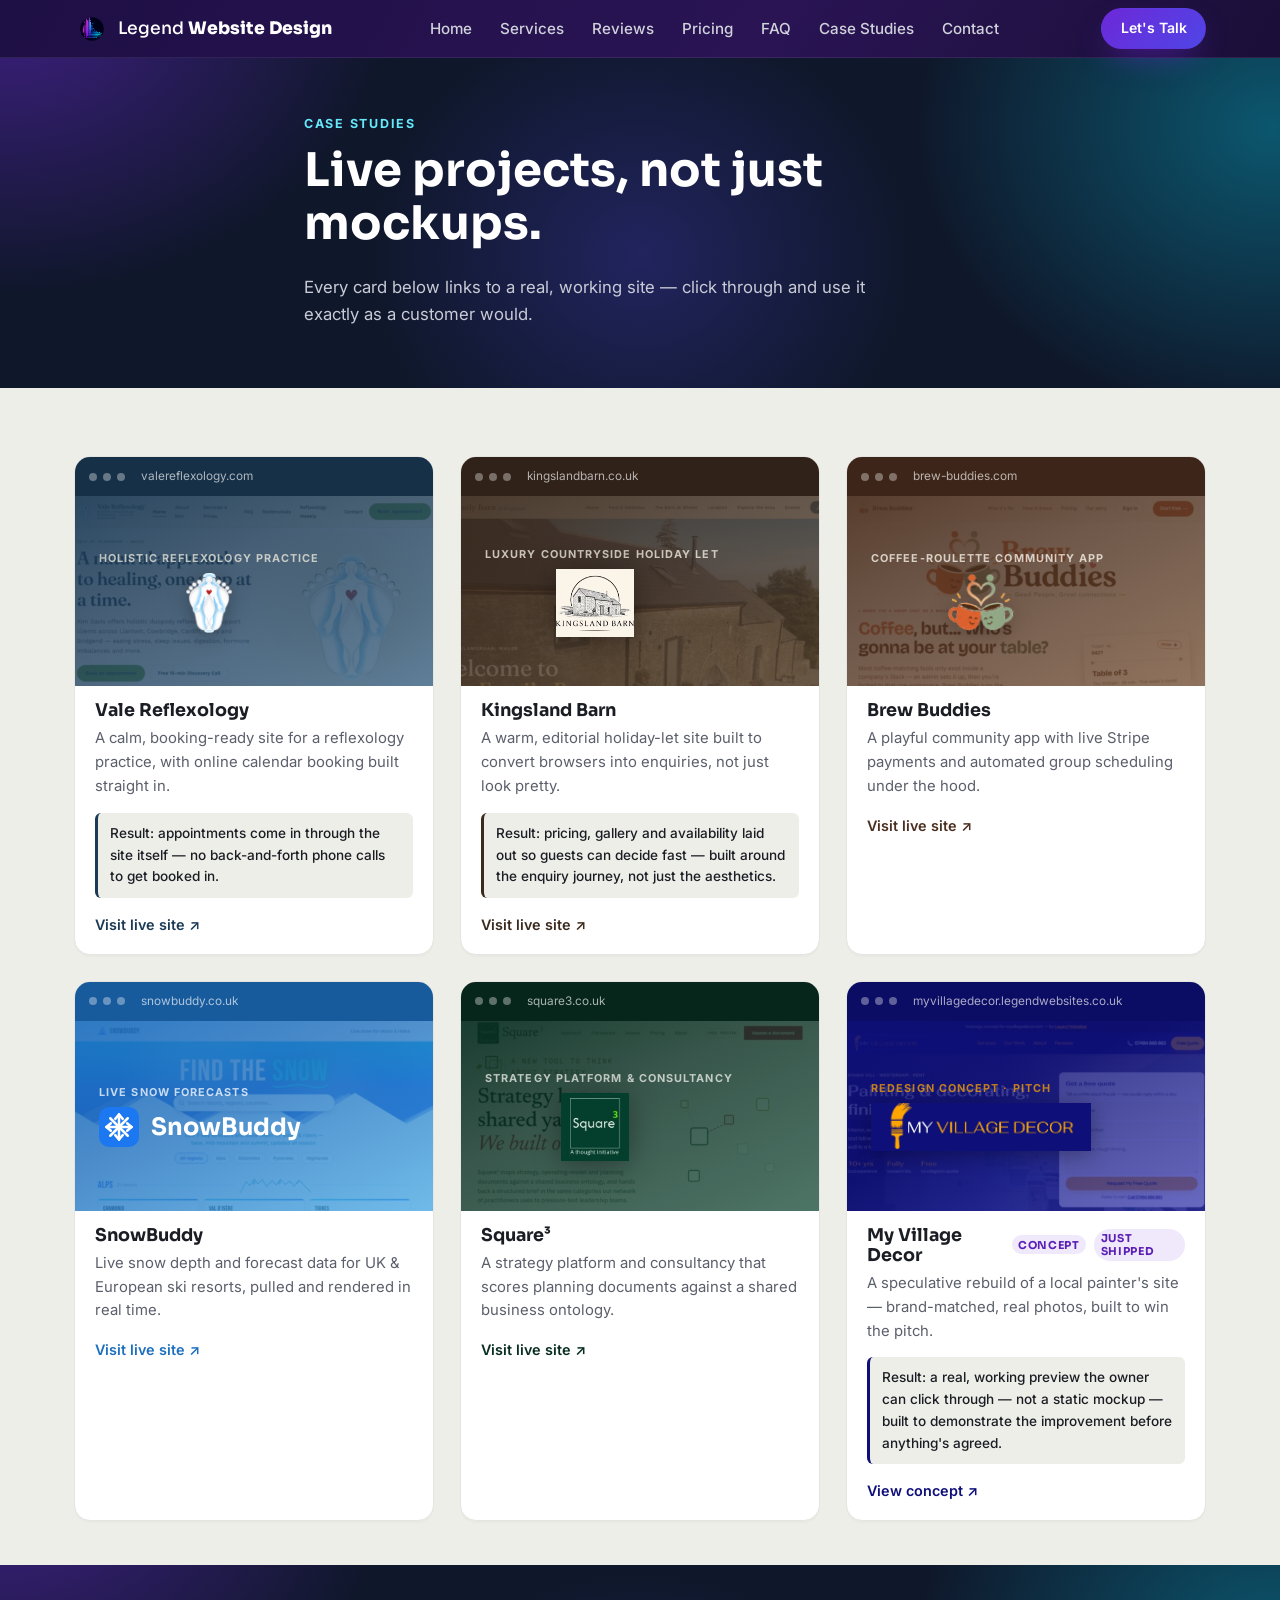
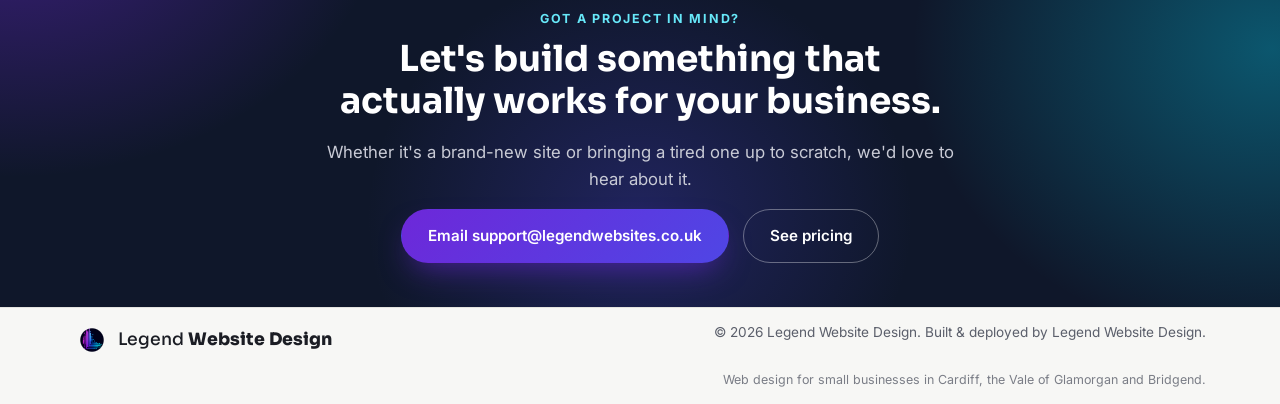
==== commit 94f022c4: "Reorder homepage: testimonials before pricing to build trust ahead of the price reveal New flow: her" ====
--- a/website/case-studies.html
+++ b/website/case-studies.html
@@ -69,8 +69,8 @@
     <nav class="main-nav" aria-label="Primary">
       <a href="/">Home</a>
       <a href="/#services">Services</a>
+      <a href="/#reviews">Reviews</a>
       <a href="/#pricing">Pricing</a>
-      <a href="/#reviews">Reviews</a>
       <a href="/#faq">FAQ</a>
       <a href="/case-studies" aria-current="page">Case Studies</a>
       <a href="/#contact">Contact</a>
--- a/website/styles.css
+++ b/website/styles.css
@@ -43,6 +43,7 @@
 
 p { margin: 0 0 1em; color: var(--text-soft); }
 a { color: inherit; text-decoration: none; }
+img, svg { max-width: 100%; }
 
 .wrap { max-width: var(--container); margin: 0 auto; padding: 0 24px; }
 
@@ -283,7 +284,7 @@
 .services { padding: 44px 0; }
 .service-grid {
   display: grid;
-  grid-template-columns: repeat(auto-fit, minmax(230px, 1fr));
+  grid-template-columns: repeat(auto-fit, minmax(min(230px, 100%), 1fr));
   gap: 22px;
   margin-top: 24px;
 }
@@ -338,7 +339,7 @@
   position: relative; z-index: 2;
   margin-top: 30px;
   display: grid;
-  grid-template-columns: repeat(auto-fit, minmax(240px, 1fr));
+  grid-template-columns: repeat(auto-fit, minmax(min(240px, 100%), 1fr));
   gap: 22px;
 }
 .different-card {
@@ -465,7 +466,7 @@
 .portfolio-grid {
   margin-top: 24px;
   display: grid;
-  grid-template-columns: repeat(auto-fit, minmax(320px, 1fr));
+  grid-template-columns: repeat(auto-fit, minmax(min(320px, 100%), 1fr));
   gap: 26px;
 }
 .portfolio-card {
@@ -603,13 +604,29 @@
 
 /* testimonials */
 .testimonials { padding: 44px 0; background: #fff; }
-.testimonial-grid {
+.testimonial-scroll-outer {
   margin-top: 24px;
-  display: grid;
-  grid-template-columns: repeat(auto-fit, minmax(260px, 1fr));
+  overflow-x: auto;
+  overflow-y: hidden;
+  scroll-behavior: auto;
+  cursor: grab;
+  -webkit-mask-image: linear-gradient(90deg, transparent 0%, #000 3%, #000 97%, transparent 100%);
+  mask-image: linear-gradient(90deg, transparent 0%, #000 3%, #000 97%, transparent 100%);
+  scrollbar-width: none;
+  -ms-overflow-style: none;
+}
+.testimonial-scroll-outer::-webkit-scrollbar { display: none; }
+.testimonial-scroll-outer.is-dragging { cursor: grabbing; }
+.testimonial-scroll {
+  display: flex;
   gap: 20px;
+  width: max-content;
+  padding: 4px 0 14px;
+  user-select: none;
 }
 .testimonial-card {
+  flex: none;
+  width: min(340px, 82vw);
   margin: 0;
   background: var(--paper);
   border: 1px solid var(--line);
@@ -624,7 +641,7 @@
 .process-grid {
   margin-top: 28px;
   display: grid;
-  grid-template-columns: repeat(auto-fit, minmax(220px, 1fr));
+  grid-template-columns: repeat(auto-fit, minmax(min(220px, 100%), 1fr));
   gap: 30px;
   position: relative;
 }
@@ -662,14 +679,9 @@
 }
 .about-avatar {
   flex: none;
-  width: 88px; height: 88px;
+  width: 190px; height: 190px;
   border-radius: 50%;
-  background: var(--grad-brand);
-  color: #fff;
-  font-family: 'Sora', sans-serif;
-  font-weight: 800;
-  font-size: 1.6rem;
-  display: flex; align-items: center; justify-content: center;
+  object-fit: cover;
   box-shadow: 0 14px 30px -12px rgba(109,40,217,.5);
 }
 .about-mini-copy .section-title { margin-bottom: .3em; }
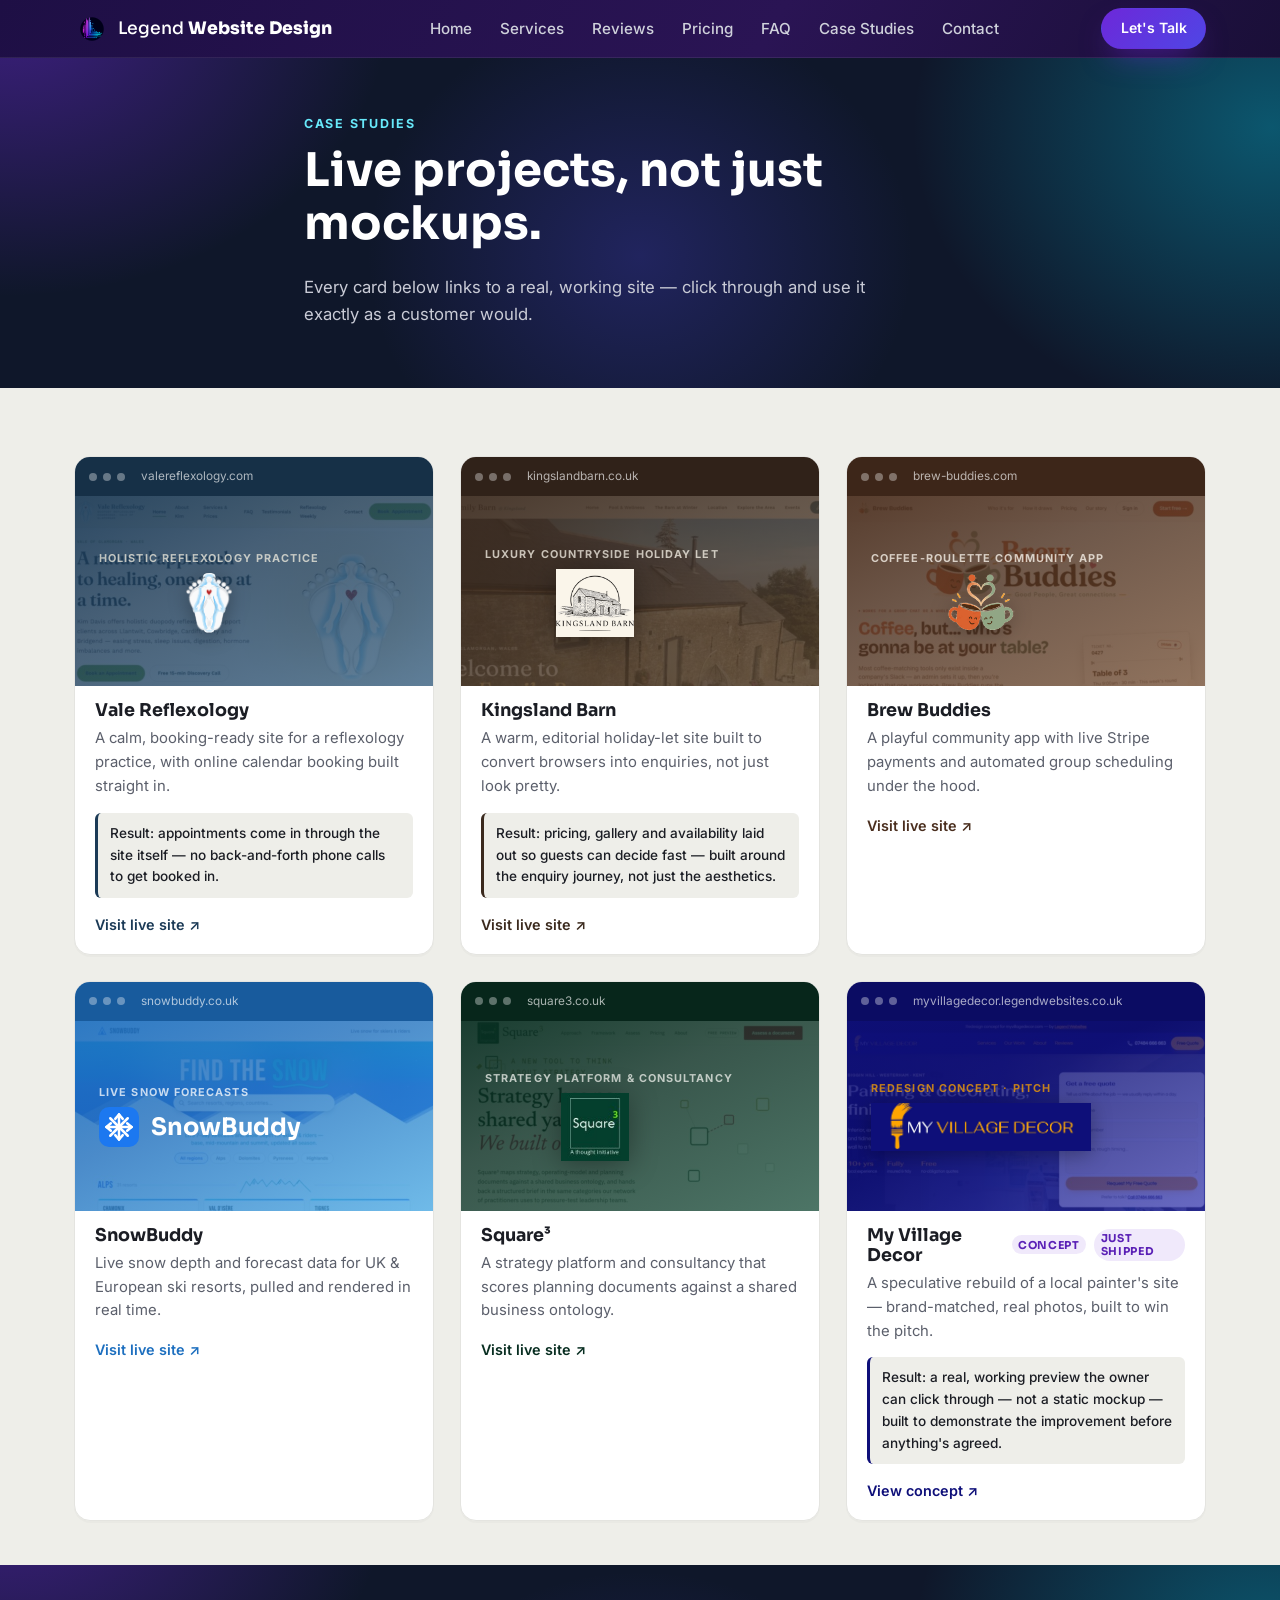
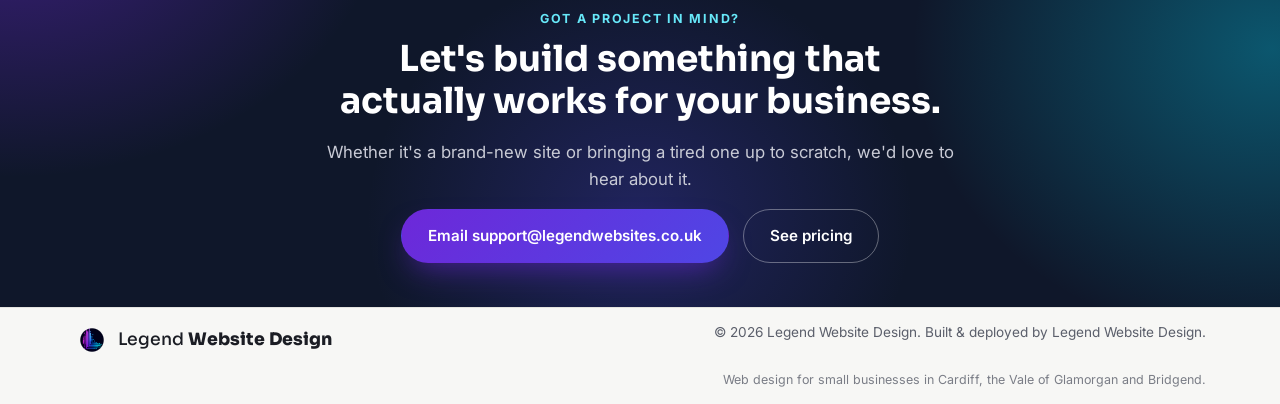
==== commit 3fe6243c: "Cache-bust styles.css so phones pick up the new mobile layout Safari can keep serving a cached style" ====
--- a/website/case-studies.html
+++ b/website/case-studies.html
@@ -32,7 +32,7 @@
 <link rel="preconnect" href="https://fonts.googleapis.com">
 <link rel="preconnect" href="https://fonts.gstatic.com" crossorigin>
 <link href="https://fonts.googleapis.com/css2?family=Sora:wght@400;500;600;700;800&family=Inter:wght@400;500;600;700&family=Fraunces:ital,wght@1,500;1,600&display=swap" rel="stylesheet">
-<link rel="stylesheet" href="styles.css">
+<link rel="stylesheet" href="styles.css?v=20261007">
 <script type="application/ld+json">
 {
   "@context": "https://schema.org",
--- a/website/styles.css
+++ b/website/styles.css
@@ -168,10 +168,29 @@
   padding: 46px 24px 38px;
   display: grid;
   grid-template-columns: 1.15fr .85fr;
+  grid-template-rows: auto auto;
   gap: 40px;
   align-items: center;
 }
-.hero-visual { display: flex; justify-content: center; align-items: center; }
+.hero-heading {
+  grid-column: 1 / -1;
+  grid-row: 1;
+  position: relative;
+  z-index: 3;
+  color: #fff;
+  font-size: clamp(1.5rem, 2.9vw, 2.6rem);
+  white-space: nowrap;
+  text-shadow: 0 2px 24px rgba(0,0,0,.7), 0 1px 3px rgba(0,0,0,.9);
+  margin: 0;
+}
+.hero-copy { grid-column: 1; grid-row: 2; }
+.hero-visual {
+  grid-column: 2;
+  grid-row: 1 / 3;
+  display: flex;
+  justify-content: center;
+  align-items: center;
+}
 .hero-logo-img {
   max-width: 100%;
   width: 100%;
@@ -184,23 +203,18 @@
   50% { transform: translateY(-16px); }
 }
 .hero .eyebrow { color: #67e8f9; }
-.hero h1 { color: #fff; font-size: clamp(2.3rem, 4.6vw, 3.5rem); }
-.hero h1 .pop {
-  background: var(--grad-brand);
-  -webkit-background-clip: text;
-  background-clip: text;
-  color: transparent;
-}
 .rotate-word {
   display: inline-block;
   white-space: nowrap;
   font-family: 'Fraunces', serif;
   font-style: italic;
   font-weight: 600;
-  background: var(--grad-brand);
-  -webkit-background-clip: text;
-  background-clip: text;
-  color: transparent;
+  color: #d8c8ff;
+  text-shadow:
+    -1.5px -1.5px 0 #000, 1.5px -1.5px 0 #000, -1.5px 1.5px 0 #000, 1.5px 1.5px 0 #000,
+    0 -1.5px 0 #000, 0 1.5px 0 #000, -1.5px 0 0 #000, 1.5px 0 0 #000,
+    0 0 10px rgba(0,0,0,.9),
+    0 0 6px rgba(216,200,255,.9);
   transition: opacity .35s ease, transform .35s ease;
 }
 .rotate-word.is-swapping { opacity: 0; transform: translateY(10px); }
@@ -212,10 +226,7 @@
   font-family: 'Sora', sans-serif;
   font-weight: 800;
   font-size: 1.6rem;
-  background: var(--grad-brand);
-  -webkit-background-clip: text;
-  background-clip: text;
-  color: transparent;
+  color: #c4b5fd;
 }
 .hero-stats span { font-size: .82rem; color: #9598a6; }
 
@@ -329,9 +340,9 @@
 .different {
   position: relative;
   overflow: hidden;
-  background: var(--ink);
-  color: #fff;
-  padding: 44px 0;
+  background: linear-gradient(to bottom, var(--ink) 0%, var(--violet) 35%, var(--violet) 92%, var(--paper) 100%);
+  color: #fff;
+  padding: 44px 0 70px;
 }
 .hero-glow-different { inset: -20% -15% auto -15%; height: 130%; opacity: .7; }
 .different .section-title { color: #fff; position: relative; z-index: 2; }
@@ -353,10 +364,7 @@
   font-family: 'Sora', sans-serif;
   font-weight: 800;
   font-size: 1.6rem;
-  background: var(--grad-brand);
-  -webkit-background-clip: text;
-  background-clip: text;
-  color: transparent;
+  color: #67e8f9;
   margin-bottom: 10px;
 }
 .different-card h3 { color: #fff; font-size: 1.02rem; margin-bottom: .5em; }
@@ -390,10 +398,7 @@
   font-family: 'Sora', sans-serif;
   font-weight: 800;
   font-size: 1.3rem;
-  background: var(--grad-brand);
-  -webkit-background-clip: text;
-  background-clip: text;
-  color: transparent;
+  color: var(--violet-deep);
 }
 .pt-price-note { display: block; font-size: .68rem; color: #9598a6; text-transform: uppercase; letter-spacing: .06em; margin-top: 2px; }
 
@@ -661,10 +666,7 @@
   font-family: 'Sora', sans-serif;
   font-weight: 800;
   font-size: 2.2rem;
-  background: var(--grad-brand);
-  -webkit-background-clip: text;
-  background-clip: text;
-  color: transparent;
+  color: var(--violet-deep);
   margin-bottom: 8px;
 }
 .process-step h3 { font-size: 1.05rem; margin-bottom: .4em; }
@@ -796,9 +798,23 @@
     padding: 12px 24px 20px;
   }
   .main-nav.is-open a { width: 100%; padding: 10px 0; color: #fff; }
-  .hero-inner { padding: 38px 24px 32px; grid-template-columns: 1fr; gap: 26px; }
-  .hero-visual { order: -1; max-width: 320px; margin: 0 auto; }
-  .hero-stats { gap: 22px; }
+  .hero-inner { padding: 38px 24px 32px; grid-template-columns: 1fr; grid-template-rows: auto auto auto; gap: 26px; }
+  .hero-heading { grid-column: 1; grid-row: 1; white-space: normal; text-shadow: none; }
+  .hero-visual { grid-column: 1; grid-row: 2; order: -1; max-width: 320px; margin: 0 auto; }
+  .hero-copy { grid-column: 1; grid-row: 3; }
+  /* Phones: centre the hero copy to match the centred logo and section titles */
+  .hero-inner { padding: 30px 24px 28px; gap: 20px; }
+  .hero-heading { text-align: center; }
+  .hero-visual { max-width: 250px; }
+  .hero-copy { text-align: center; }
+  .hero-lede { margin-left: auto; margin-right: auto; font-size: 1.02rem; }
+  .hero-actions { justify-content: center; margin: 16px 0 22px; }
+  .hero-stats { display: grid; grid-template-columns: 1fr 1fr; gap: 18px 12px; }
+  .hero-stats li { align-items: center; text-align: center; }
+  .quickform { margin-left: auto; margin-right: auto; }
+  .quickform-title { text-align: center; }
+  /* The connector line strikes through the "01" when the steps stack */
+  .process-grid::before { display: none; }
   .quickform-row { flex-direction: column; }
   .contact-form-row { flex-direction: column; }
   .about-mini-inner { flex-direction: column; text-align: center; }
